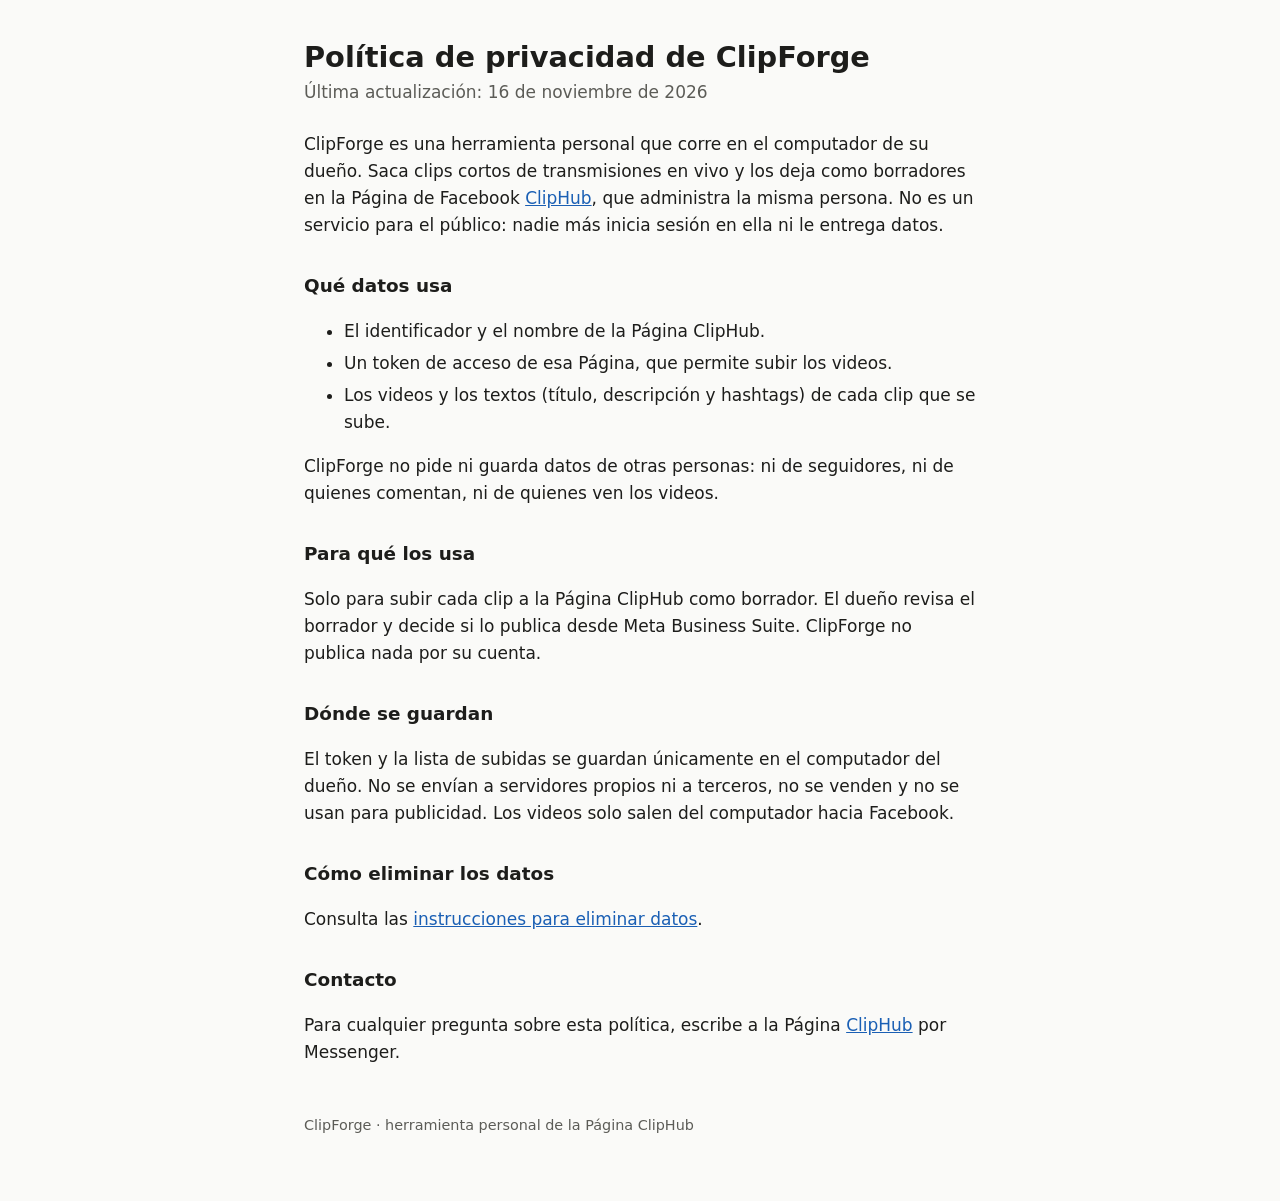
==== index.html @ 568e5645 "Política de privacidad y eliminación de datos de ClipForge Co-Authored-By: Claude Opus 5.5 <noreply@" ====
<!doctype html>
<html lang="es">
<head>
<meta charset="utf-8">
<meta name="viewport" content="width=device-width, initial-scale=1">
<title>ClipForge: política de privacidad</title>
<link rel="stylesheet" href="estilo.css">
</head>
<body>
<main>
<h1>Política de privacidad de ClipForge</h1>
<p class="fecha">Última actualización: 16 de noviembre de 2026</p>

<p>ClipForge es una herramienta personal que corre en el computador de su dueño. Saca clips cortos de transmisiones en vivo y los deja como borradores en la Página de Facebook <a href="https://www.facebook.com/profile.php?id=61595223483028">ClipHub</a>, que administra la misma persona. No es un servicio para el público: nadie más inicia sesión en ella ni le entrega datos.</p>

<h2>Qué datos usa</h2>
<ul>
<li>El identificador y el nombre de la Página ClipHub.</li>
<li>Un token de acceso de esa Página, que permite subir los videos.</li>
<li>Los videos y los textos (título, descripción y hashtags) de cada clip que se sube.</li>
</ul>
<p>ClipForge no pide ni guarda datos de otras personas: ni de seguidores, ni de quienes comentan, ni de quienes ven los videos.</p>

<h2>Para qué los usa</h2>
<p>Solo para subir cada clip a la Página ClipHub como borrador. El dueño revisa el borrador y decide si lo publica desde Meta Business Suite. ClipForge no publica nada por su cuenta.</p>

<h2>Dónde se guardan</h2>
<p>El token y la lista de subidas se guardan únicamente en el computador del dueño. No se envían a servidores propios ni a terceros, no se venden y no se usan para publicidad. Los videos solo salen del computador hacia Facebook.</p>

<h2>Cómo eliminar los datos</h2>
<p>Consulta las <a href="eliminar-datos.html">instrucciones para eliminar datos</a>.</p>

<h2>Contacto</h2>
<p>Para cualquier pregunta sobre esta política, escribe a la Página <a href="https://www.facebook.com/profile.php?id=61595223483028">ClipHub</a> por Messenger.</p>

<footer>ClipForge · herramienta personal de la Página ClipHub</footer>
</main>
</body>
</html>
---- estilo.css ----
:root{--bg:#fafaf8;--fg:#1d1d1b;--muted:#5c5c57;--link:#1a5fb4}
@media (prefers-color-scheme:dark){:root{--bg:#161615;--fg:#ececea;--muted:#a3a39e;--link:#78aeed}}
body{background:var(--bg);color:var(--fg);font:17px/1.6 system-ui,-apple-system,"Segoe UI",sans-serif;margin:0}
main{max-width:42rem;margin:0 auto;padding:2.5rem 16px 4rem}
h1{font-size:1.8rem;line-height:1.2;margin:0 0 .3rem}h2{font-size:1.15rem;margin:2rem 0 .4rem}
.fecha{color:var(--muted);margin:0 0 1.5rem}a{color:var(--link)}li{margin:.3rem 0}
footer{margin-top:3rem;color:var(--muted);font-size:.9rem}
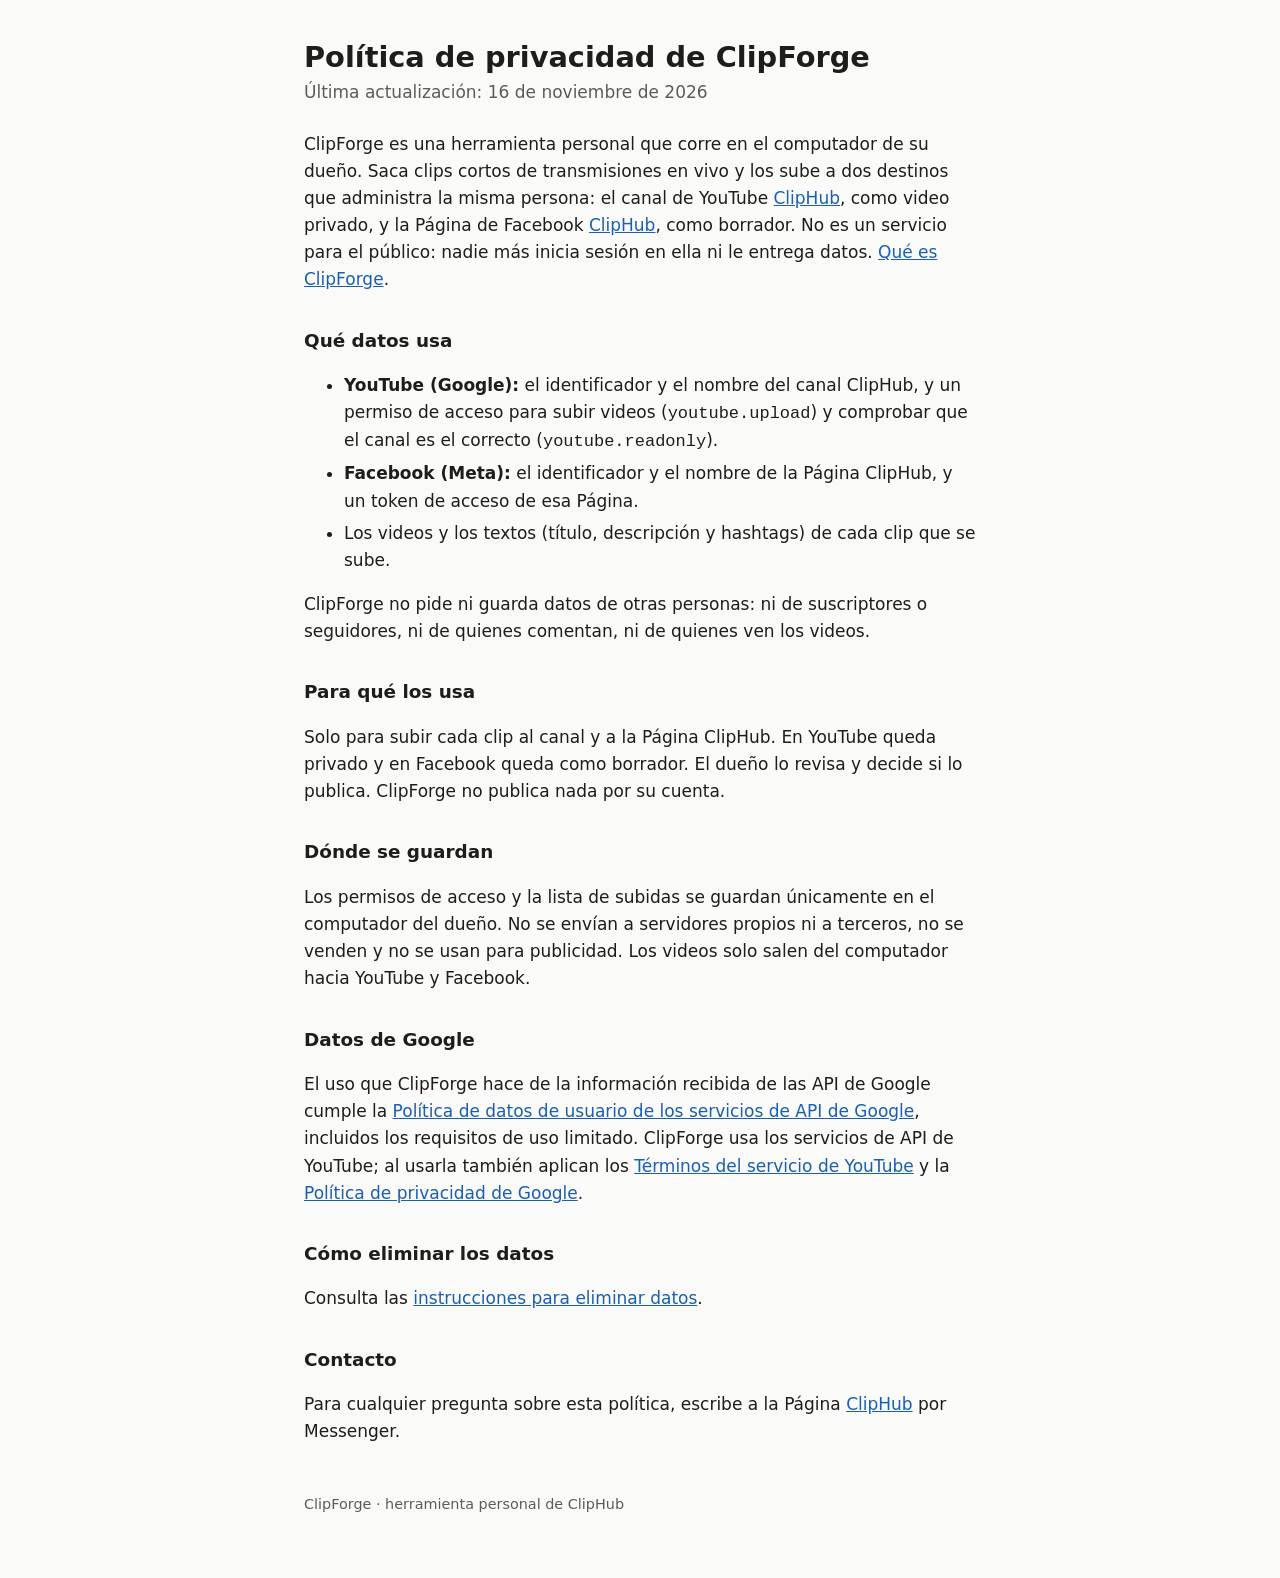
==== commit 0e1dab1c: "Incluir YouTube en la política y agregar página principal Co-Authored-By: Claude Opus 5.5 <noreply@a" ====
--- a/index.html
+++ b/index.html
@@ -11,21 +11,24 @@
 <h1>Política de privacidad de ClipForge</h1>
 <p class="fecha">Última actualización: 16 de noviembre de 2026</p>
 
-<p>ClipForge es una herramienta personal que corre en el computador de su dueño. Saca clips cortos de transmisiones en vivo y los deja como borradores en la Página de Facebook <a href="https://www.facebook.com/profile.php?id=61595223483028">ClipHub</a>, que administra la misma persona. No es un servicio para el público: nadie más inicia sesión en ella ni le entrega datos.</p>
+<p>ClipForge es una herramienta personal que corre en el computador de su dueño. Saca clips cortos de transmisiones en vivo y los sube a dos destinos que administra la misma persona: el canal de YouTube <a href="https://www.youtube.com/@ClipHub-r3f">ClipHub</a>, como video privado, y la Página de Facebook <a href="https://www.facebook.com/profile.php?id=61595223483028">ClipHub</a>, como borrador. No es un servicio para el público: nadie más inicia sesión en ella ni le entrega datos. <a href="inicio.html">Qué es ClipForge</a>.</p>
 
 <h2>Qué datos usa</h2>
 <ul>
-<li>El identificador y el nombre de la Página ClipHub.</li>
-<li>Un token de acceso de esa Página, que permite subir los videos.</li>
+<li><strong>YouTube (Google):</strong> el identificador y el nombre del canal ClipHub, y un permiso de acceso para subir videos (<code>youtube.upload</code>) y comprobar que el canal es el correcto (<code>youtube.readonly</code>).</li>
+<li><strong>Facebook (Meta):</strong> el identificador y el nombre de la Página ClipHub, y un token de acceso de esa Página.</li>
 <li>Los videos y los textos (título, descripción y hashtags) de cada clip que se sube.</li>
 </ul>
-<p>ClipForge no pide ni guarda datos de otras personas: ni de seguidores, ni de quienes comentan, ni de quienes ven los videos.</p>
+<p>ClipForge no pide ni guarda datos de otras personas: ni de suscriptores o seguidores, ni de quienes comentan, ni de quienes ven los videos.</p>
 
 <h2>Para qué los usa</h2>
-<p>Solo para subir cada clip a la Página ClipHub como borrador. El dueño revisa el borrador y decide si lo publica desde Meta Business Suite. ClipForge no publica nada por su cuenta.</p>
+<p>Solo para subir cada clip al canal y a la Página ClipHub. En YouTube queda privado y en Facebook queda como borrador. El dueño lo revisa y decide si lo publica. ClipForge no publica nada por su cuenta.</p>
 
 <h2>Dónde se guardan</h2>
-<p>El token y la lista de subidas se guardan únicamente en el computador del dueño. No se envían a servidores propios ni a terceros, no se venden y no se usan para publicidad. Los videos solo salen del computador hacia Facebook.</p>
+<p>Los permisos de acceso y la lista de subidas se guardan únicamente en el computador del dueño. No se envían a servidores propios ni a terceros, no se venden y no se usan para publicidad. Los videos solo salen del computador hacia YouTube y Facebook.</p>
+
+<h2>Datos de Google</h2>
+<p>El uso que ClipForge hace de la información recibida de las API de Google cumple la <a href="https://developers.google.com/terms/api-services-user-data-policy">Política de datos de usuario de los servicios de API de Google</a>, incluidos los requisitos de uso limitado. ClipForge usa los servicios de API de YouTube; al usarla también aplican los <a href="https://www.youtube.com/t/terms">Términos del servicio de YouTube</a> y la <a href="https://policies.google.com/privacy">Política de privacidad de Google</a>.</p>
 
 <h2>Cómo eliminar los datos</h2>
 <p>Consulta las <a href="eliminar-datos.html">instrucciones para eliminar datos</a>.</p>
@@ -33,7 +36,7 @@
 <h2>Contacto</h2>
 <p>Para cualquier pregunta sobre esta política, escribe a la Página <a href="https://www.facebook.com/profile.php?id=61595223483028">ClipHub</a> por Messenger.</p>
 
-<footer>ClipForge · herramienta personal de la Página ClipHub</footer>
+<footer>ClipForge · herramienta personal de ClipHub</footer>
 </main>
 </body>
 </html>
